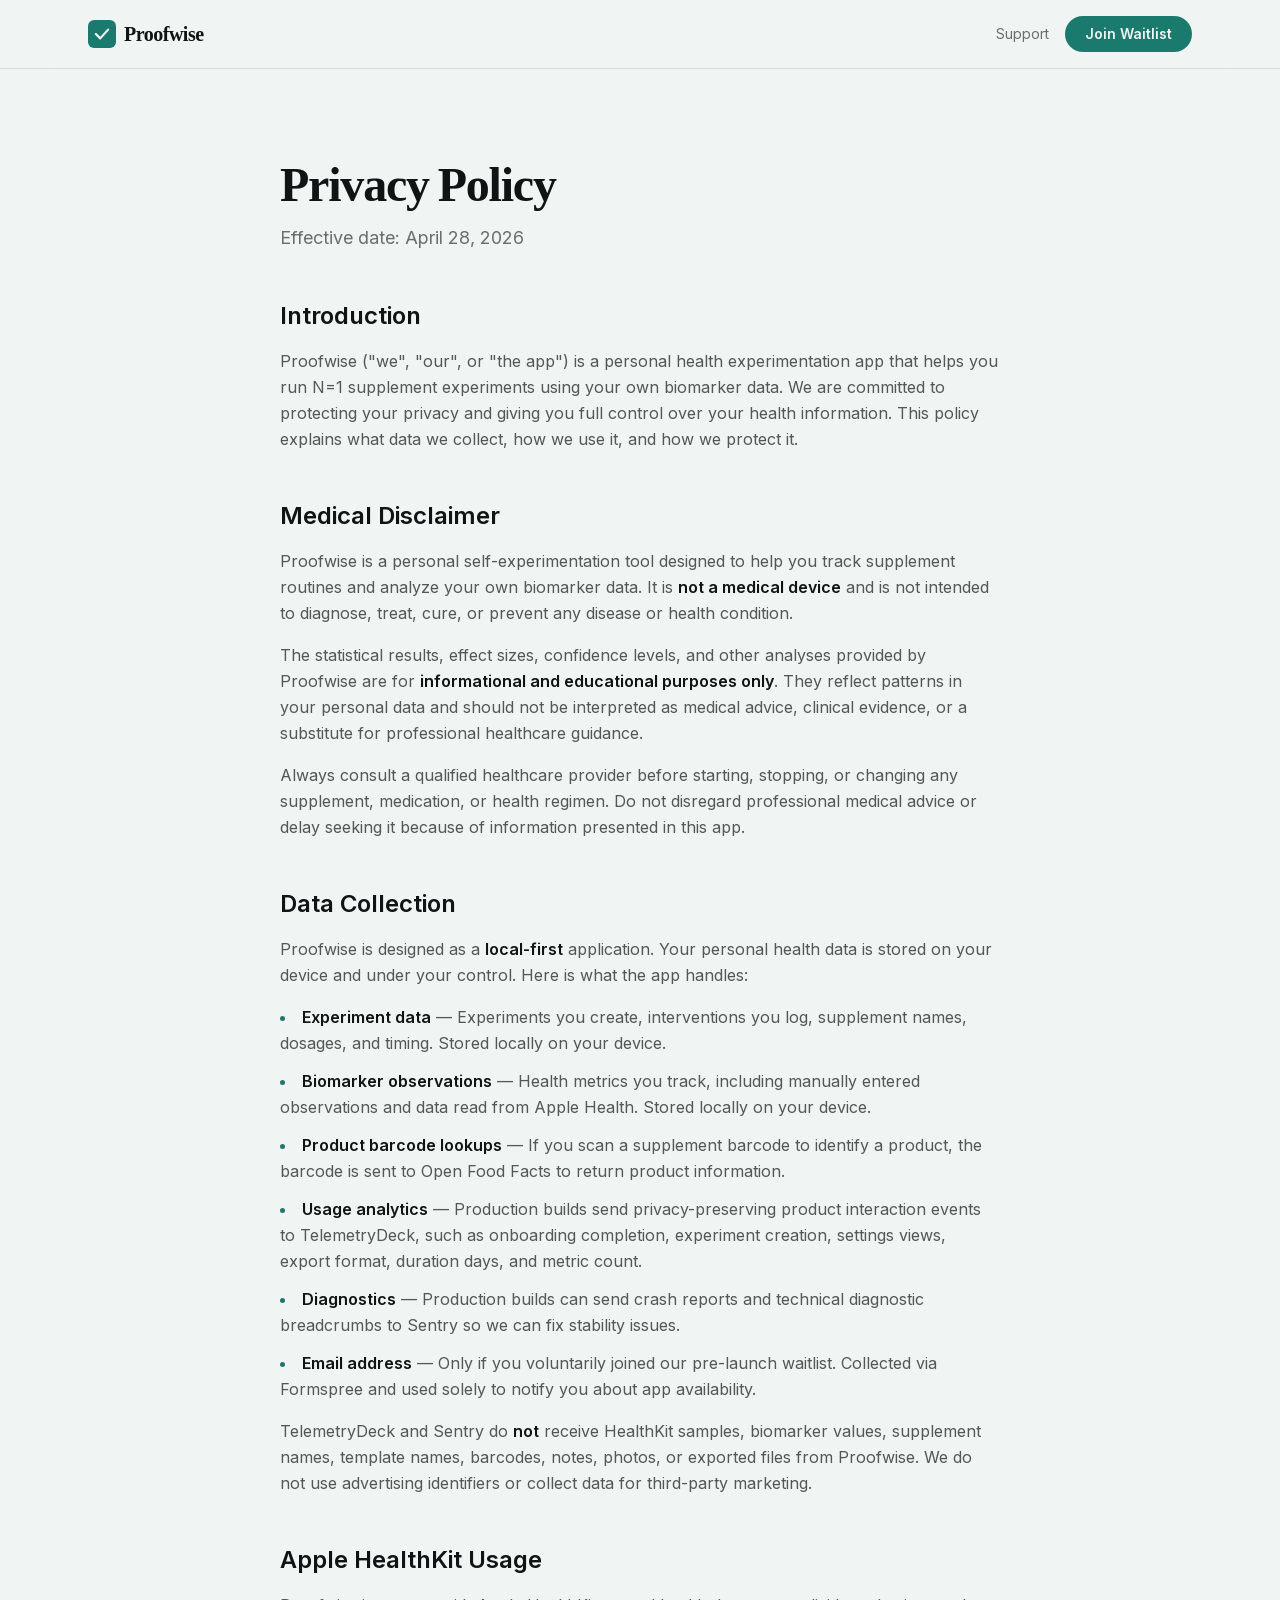
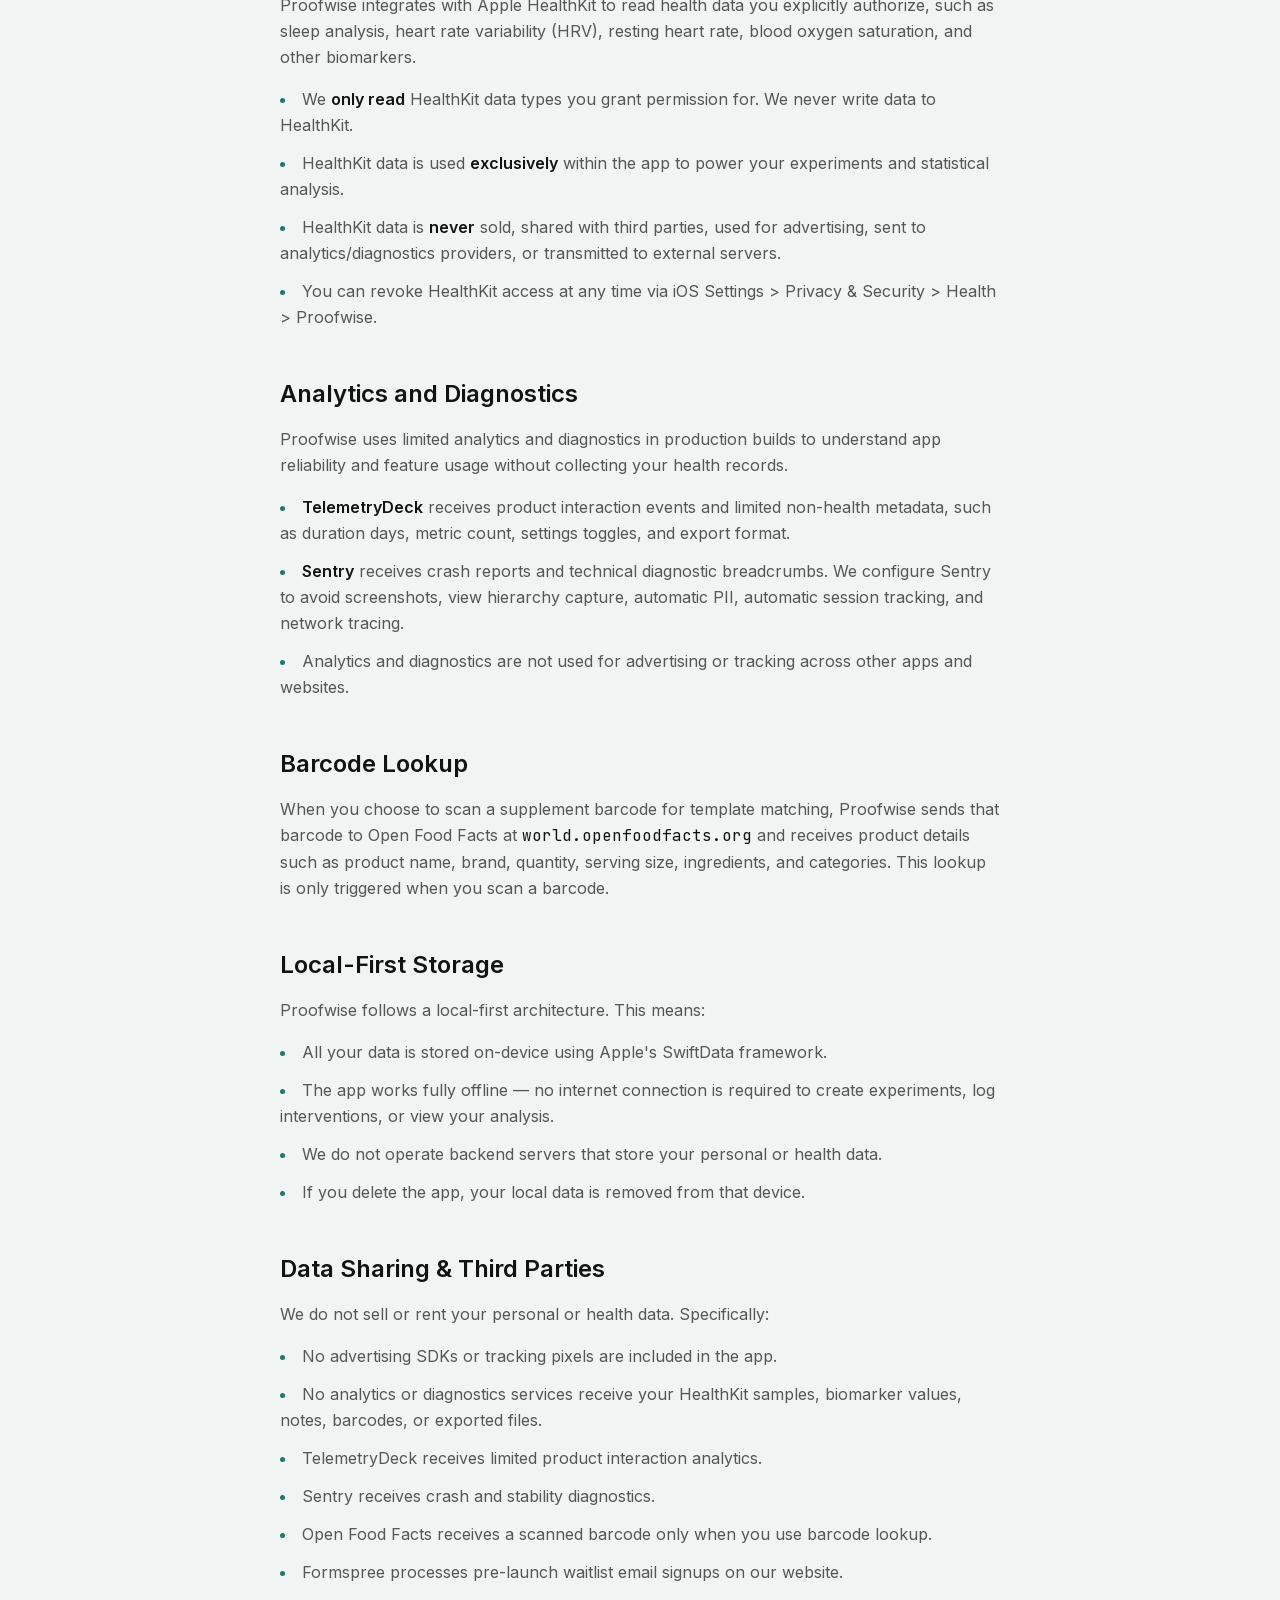
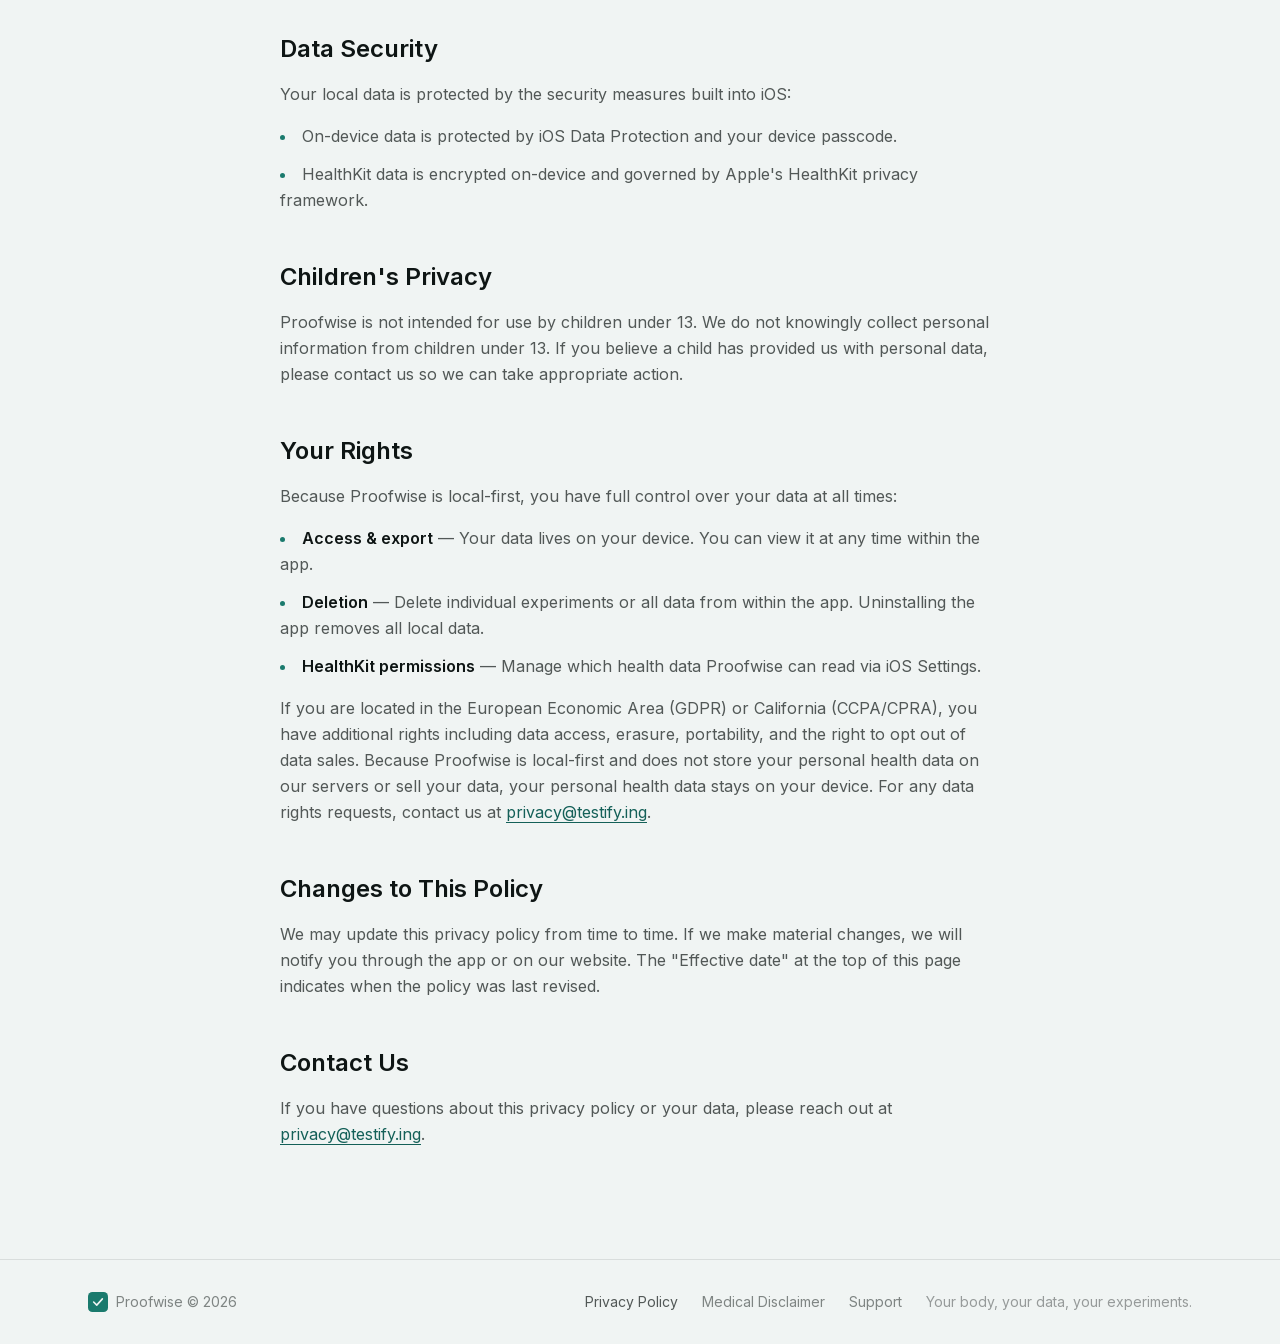
==== privacy/index.html @ cfacb9a6 "Proofwise privacy policy & support" ====
<!DOCTYPE html><html lang="en"> <head><meta charset="UTF-8"><meta name="viewport" content="width=device-width, initial-scale=1.0"><meta name="description" content="Proofwise privacy policy. Learn how we handle your health data, HealthKit integration, analytics, diagnostics, barcode lookup, and local-first storage."><meta name="generator" content="Astro v5.17.3"><meta name="theme-color" content="#F0F4F3"><!-- Open Graph --><meta property="og:title" content="Privacy Policy - Proofwise"><meta property="og:description" content="Proofwise privacy policy. Learn how we handle your health data, HealthKit integration, analytics, diagnostics, barcode lookup, and local-first storage."><meta property="og:type" content="website"><meta property="og:url" content="https://proofwise-app.github.io/privacy/"><meta property="og:image" content="https://proofwise-app.github.io/og-image.png"><meta property="og:image:width" content="1200"><meta property="og:image:height" content="630"><!-- Twitter Card --><meta name="twitter:card" content="summary_large_image"><meta name="twitter:title" content="Privacy Policy - Proofwise"><meta name="twitter:description" content="Proofwise privacy policy. Learn how we handle your health data, HealthKit integration, analytics, diagnostics, barcode lookup, and local-first storage."><meta name="twitter:image" content="https://proofwise-app.github.io/og-image.png"><!-- Self-hosted fonts: Fraunces (display), Inter (body/UI), JetBrains Mono (stats) --><link rel="preload" href="/fonts/inter-400.woff2" as="font" type="font/woff2" crossorigin><style>
      @font-face {
        font-family: "Inter";
        font-style: normal;
        font-weight: 400;
        font-display: swap;
        src: url("/fonts/inter-400.woff2") format("woff2");
      }
      @font-face {
        font-family: "Inter";
        font-style: normal;
        font-weight: 600;
        font-display: swap;
        src: url("/fonts/inter-600.woff2") format("woff2");
      }
      @font-face {
        font-family: "Fraunces";
        font-style: normal;
        font-weight: 600;
        font-display: swap;
        src: url("/fonts/fraunces-600.woff2") format("woff2");
      }
      @font-face {
        font-family: "JetBrains Mono";
        font-style: normal;
        font-weight: 400;
        font-display: swap;
        src: url("/fonts/jetbrains-mono-400.woff2") format("woff2");
      }
    </style><link rel="canonical" href="https://proofwise-app.github.io/privacy/"><link rel="icon" type="image/svg+xml" href="/favicon.svg"><link rel="icon" type="image/png" sizes="32x32" href="/favicon-32.png"><link rel="apple-touch-icon" sizes="180x180" href="/apple-touch-icon.png"><title>Privacy Policy - Proofwise</title><!-- JSON-LD Structured Data --><script type="application/ld+json">{"@context":"https://schema.org","@type":"SoftwareApplication","name":"Proofwise","description":"Proofwise privacy policy. Learn how we handle your health data, HealthKit integration, analytics, diagnostics, barcode lookup, and local-first storage.","url":"https://testify.ing","applicationCategory":"HealthApplication","operatingSystem":"iOS","offers":{"@type":"Offer","price":"0","priceCurrency":"USD","availability":"https://schema.org/PreOrder"},"image":"https://proofwise-app.github.io/og-image.png"}</script><link rel="stylesheet" href="/_astro/index.XkuJxlI-.css"></head> <body class="bg-paper text-ink antialiased selection:bg-brand-600/20 selection:text-ink">   <nav class="fixed top-0 z-50 w-full border-b border-ink/10 bg-paper/90 backdrop-blur-xl"> <div class="mx-auto flex max-w-6xl items-center justify-between px-6 py-4"> <a href="/" class="flex items-center gap-2 text-xl font-semibold tracking-tight font-display"> <svg class="h-7 w-7" viewBox="0 0 64 64" fill="none" xmlns="http://www.w3.org/2000/svg"> <rect width="64" height="64" rx="14" fill="#1A7A6D"></rect> <path d="M18 32 L28 42 L46 22" stroke="#F0F4F3" stroke-width="5" stroke-linecap="round" stroke-linejoin="round"></path> </svg>
Proofwise
</a> <div class="flex items-center gap-4"> <a href="/support/" class="text-sm font-medium text-ink/60 transition hover:text-ink">Support</a> <a href="/#waitlist" class="rounded-full bg-brand-600 px-5 py-2 text-sm font-semibold text-paper transition hover:bg-brand-700">
Join Waitlist
</a> </div> </div> </nav>  <section class="relative pt-32 pb-20 sm:pt-40 sm:pb-28"> <div class="mx-auto max-w-3xl px-6"> <h1 class="font-display text-4xl font-semibold tracking-tight text-ink sm:text-5xl">
Privacy Policy
</h1> <p class="mt-4 text-lg text-ink/60">
Effective date: April 28, 2026
</p> <div class="mt-12 space-y-12 text-ink/70 leading-relaxed"> <!-- Introduction --> <div> <h2 class="text-2xl font-semibold text-ink">Introduction</h2> <p class="mt-4">
Proofwise ("we", "our", or "the app") is a personal health experimentation app
            that helps you run N=1 supplement experiments using your own biomarker data. We
            are committed to protecting your privacy and giving you full control over your
            health information. This policy explains what data we collect, how we use it,
            and how we protect it.
</p> </div> <!-- Medical Disclaimer --> <div> <h2 id="medical-disclaimer" class="text-2xl font-semibold text-ink">Medical Disclaimer</h2> <p class="mt-4">
Proofwise is a personal self-experimentation tool designed to help you track
            supplement routines and analyze your own biomarker data. It is
<strong class="text-ink">not a medical device</strong> and is not intended
            to diagnose, treat, cure, or prevent any disease or health condition.
</p> <p class="mt-4">
The statistical results, effect sizes, confidence levels, and other analyses
            provided by Proofwise are for <strong class="text-ink">informational and
            educational purposes only</strong>. They reflect patterns in your personal data
            and should not be interpreted as medical advice, clinical evidence, or a
            substitute for professional healthcare guidance.
</p> <p class="mt-4">
Always consult a qualified healthcare provider before starting, stopping, or
            changing any supplement, medication, or health regimen. Do not disregard
            professional medical advice or delay seeking it because of information
            presented in this app.
</p> </div> <!-- Data Collection --> <div> <h2 class="text-2xl font-semibold text-ink">Data Collection</h2> <p class="mt-4">
Proofwise is designed as a <strong class="text-ink">local-first</strong> application.
            Your personal health data is stored on your device and under your control. Here is what the app handles:
</p> <ul class="mt-4 space-y-3 list-disc list-inside marker:text-brand-600"> <li> <strong class="text-ink">Experiment data</strong> &mdash; Experiments you create,
              interventions you log, supplement names, dosages, and timing. Stored locally on your device.
</li> <li> <strong class="text-ink">Biomarker observations</strong> &mdash; Health metrics you
              track, including manually entered observations and data read from Apple Health. Stored locally on your device.
</li> <li> <strong class="text-ink">Product barcode lookups</strong> &mdash; If you scan a
              supplement barcode to identify a product, the barcode is sent to Open Food Facts to return product information.
</li> <li> <strong class="text-ink">Usage analytics</strong> &mdash; Production builds send
              privacy-preserving product interaction events to TelemetryDeck, such as onboarding completion,
              experiment creation, settings views, export format, duration days, and metric count.
</li> <li> <strong class="text-ink">Diagnostics</strong> &mdash; Production builds can send
              crash reports and technical diagnostic breadcrumbs to Sentry so we can fix stability issues.
</li> <li> <strong class="text-ink">Email address</strong> &mdash; Only if you voluntarily
              joined our pre-launch waitlist. Collected via Formspree and used solely to notify you about app availability.
</li> </ul> <p class="mt-4">
TelemetryDeck and Sentry do <strong class="text-ink">not</strong> receive HealthKit samples,
            biomarker values, supplement names, template names, barcodes, notes, photos, or exported files from Proofwise.
            We do not use advertising identifiers or collect data for third-party marketing.
</p> </div> <!-- HealthKit --> <div> <h2 class="text-2xl font-semibold text-ink">Apple HealthKit Usage</h2> <p class="mt-4">
Proofwise integrates with Apple HealthKit to read health data you explicitly authorize,
            such as sleep analysis, heart rate variability (HRV), resting heart rate, blood oxygen
            saturation, and other biomarkers.
</p> <ul class="mt-4 space-y-3 list-disc list-inside marker:text-brand-600"> <li>
We <strong class="text-ink">only read</strong> HealthKit data types you grant
              permission for. We never write data to HealthKit.
</li> <li>
HealthKit data is used <strong class="text-ink">exclusively</strong> within the
              app to power your experiments and statistical analysis.
</li> <li>
HealthKit data is <strong class="text-ink">never</strong> sold, shared with
              third parties, used for advertising, sent to analytics/diagnostics providers, or transmitted to external servers.
</li> <li>
You can revoke HealthKit access at any time via iOS Settings &gt; Privacy &amp;
              Security &gt; Health &gt; Proofwise.
</li> </ul> </div> <!-- Analytics and Diagnostics --> <div> <h2 class="text-2xl font-semibold text-ink">Analytics and Diagnostics</h2> <p class="mt-4">
Proofwise uses limited analytics and diagnostics in production builds to understand
            app reliability and feature usage without collecting your health records.
</p> <ul class="mt-4 space-y-3 list-disc list-inside marker:text-brand-600"> <li> <strong class="text-ink">TelemetryDeck</strong> receives product interaction
              events and limited non-health metadata, such as duration days, metric count,
              settings toggles, and export format.
</li> <li> <strong class="text-ink">Sentry</strong> receives crash reports and technical
              diagnostic breadcrumbs. We configure Sentry to avoid screenshots, view hierarchy
              capture, automatic PII, automatic session tracking, and network tracing.
</li> <li>
Analytics and diagnostics are not used for advertising or tracking across other
              apps and websites.
</li> </ul> </div> <!-- Barcode Lookup --> <div> <h2 class="text-2xl font-semibold text-ink">Barcode Lookup</h2> <p class="mt-4">
When you choose to scan a supplement barcode for template matching, Proofwise sends
            that barcode to Open Food Facts at <code class="text-ink">world.openfoodfacts.org</code>
and receives product details such as product name, brand, quantity, serving size,
            ingredients, and categories. This lookup is only triggered when you scan a barcode.
</p> </div> <!-- Local-First Storage --> <div> <h2 class="text-2xl font-semibold text-ink">Local-First Storage</h2> <p class="mt-4">
Proofwise follows a local-first architecture. This means:
</p> <ul class="mt-4 space-y-3 list-disc list-inside marker:text-brand-600"> <li>
All your data is stored on-device using Apple's SwiftData framework.
</li> <li>
The app works fully offline &mdash; no internet connection is required to create
              experiments, log interventions, or view your analysis.
</li> <li>
We do not operate backend servers that store your personal or health data.
</li> <li>
If you delete the app, your local data is removed from that device.
</li> </ul> </div> <!-- Data Sharing --> <div> <h2 class="text-2xl font-semibold text-ink">Data Sharing &amp; Third Parties</h2> <p class="mt-4">
We do not sell or rent your personal or health data. Specifically:
</p> <ul class="mt-4 space-y-3 list-disc list-inside marker:text-brand-600"> <li>No advertising SDKs or tracking pixels are included in the app.</li> <li>No analytics or diagnostics services receive your HealthKit samples, biomarker values, notes, barcodes, or exported files.</li> <li>TelemetryDeck receives limited product interaction analytics.</li> <li>Sentry receives crash and stability diagnostics.</li> <li>Open Food Facts receives a scanned barcode only when you use barcode lookup.</li> <li>
Formspree processes pre-launch waitlist email signups on our website.
</li> </ul> </div> <!-- Data Security --> <div> <h2 class="text-2xl font-semibold text-ink">Data Security</h2> <p class="mt-4">
Your local data is protected by the security measures built into iOS:
</p> <ul class="mt-4 space-y-3 list-disc list-inside marker:text-brand-600"> <li>On-device data is protected by iOS Data Protection and your device passcode.</li> <li>HealthKit data is encrypted on-device and governed by Apple's HealthKit privacy framework.</li> </ul> </div> <!-- Children's Privacy --> <div> <h2 class="text-2xl font-semibold text-ink">Children's Privacy</h2> <p class="mt-4">
Proofwise is not intended for use by children under 13. We do not knowingly collect
            personal information from children under 13. If you believe a child has provided us
            with personal data, please contact us so we can take appropriate action.
</p> </div> <!-- Your Rights --> <div> <h2 class="text-2xl font-semibold text-ink">Your Rights</h2> <p class="mt-4">
Because Proofwise is local-first, you have full control over your data at all times:
</p> <ul class="mt-4 space-y-3 list-disc list-inside marker:text-brand-600"> <li> <strong class="text-ink">Access &amp; export</strong> &mdash; Your data lives on
              your device. You can view it at any time within the app.
</li> <li> <strong class="text-ink">Deletion</strong> &mdash; Delete individual experiments
              or all data from within the app. Uninstalling the app removes all local data.
</li> <li> <strong class="text-ink">HealthKit permissions</strong> &mdash; Manage which
              health data Proofwise can read via iOS Settings.
</li> </ul> <p class="mt-4">
If you are located in the European Economic Area (GDPR) or California (CCPA/CPRA),
            you have additional rights including data access, erasure, portability, and the right
            to opt out of data sales. Because Proofwise is local-first and does not store
            your personal health data on our servers or sell your data, your personal health
            data stays on your device. For any
            data rights requests, contact us at
<a href="mailto:privacy@testify.ing" class="text-brand-700 underline underline-offset-4 hover:text-brand-800 transition">privacy@testify.ing</a>.
</p> </div> <!-- Changes to This Policy --> <div> <h2 class="text-2xl font-semibold text-ink">Changes to This Policy</h2> <p class="mt-4">
We may update this privacy policy from time to time. If we make material changes,
            we will notify you through the app or on our website. The "Effective date" at the
            top of this page indicates when the policy was last revised.
</p> </div> <!-- Contact --> <div> <h2 class="text-2xl font-semibold text-ink">Contact Us</h2> <p class="mt-4">
If you have questions about this privacy policy or your data, please reach out
            at
<a href="mailto:privacy@testify.ing" class="text-brand-700 underline underline-offset-4 hover:text-brand-800 transition">privacy@testify.ing</a>.
</p> </div> </div> </div> </section>  <footer class="border-t border-ink/10 py-8"> <div class="mx-auto max-w-6xl px-6 flex flex-col items-center justify-between gap-4 sm:flex-row"> <div class="flex items-center gap-2 text-sm text-ink/50"> <svg class="h-5 w-5" viewBox="0 0 64 64" fill="none" xmlns="http://www.w3.org/2000/svg"> <rect width="64" height="64" rx="14" fill="#1A7A6D"></rect> <path d="M18 32 L28 42 L46 22" stroke="#F0F4F3" stroke-width="5" stroke-linecap="round" stroke-linejoin="round"></path> </svg>
Proofwise &copy; 2026
</div> <div class="flex items-center gap-6"> <span class="text-sm text-ink/70">Privacy Policy</span> <a href="#medical-disclaimer" class="text-sm text-ink/50 hover:text-ink transition">Medical Disclaimer</a> <a href="/support/" class="text-sm text-ink/50 hover:text-ink transition">Support</a> <span class="text-sm text-ink/40">Your body, your data, your experiments.</span> </div> </div> </footer>  </body></html>
---- _astro/index.XkuJxlI-.css ----
*,:before,:after{--tw-border-spacing-x: 0;--tw-border-spacing-y: 0;--tw-translate-x: 0;--tw-translate-y: 0;--tw-rotate: 0;--tw-skew-x: 0;--tw-skew-y: 0;--tw-scale-x: 1;--tw-scale-y: 1;--tw-pan-x: ;--tw-pan-y: ;--tw-pinch-zoom: ;--tw-scroll-snap-strictness: proximity;--tw-gradient-from-position: ;--tw-gradient-via-position: ;--tw-gradient-to-position: ;--tw-ordinal: ;--tw-slashed-zero: ;--tw-numeric-figure: ;--tw-numeric-spacing: ;--tw-numeric-fraction: ;--tw-ring-inset: ;--tw-ring-offset-width: 0px;--tw-ring-offset-color: #fff;--tw-ring-color: rgb(59 130 246 / .5);--tw-ring-offset-shadow: 0 0 #0000;--tw-ring-shadow: 0 0 #0000;--tw-shadow: 0 0 #0000;--tw-shadow-colored: 0 0 #0000;--tw-blur: ;--tw-brightness: ;--tw-contrast: ;--tw-grayscale: ;--tw-hue-rotate: ;--tw-invert: ;--tw-saturate: ;--tw-sepia: ;--tw-drop-shadow: ;--tw-backdrop-blur: ;--tw-backdrop-brightness: ;--tw-backdrop-contrast: ;--tw-backdrop-grayscale: ;--tw-backdrop-hue-rotate: ;--tw-backdrop-invert: ;--tw-backdrop-opacity: ;--tw-backdrop-saturate: ;--tw-backdrop-sepia: ;--tw-contain-size: ;--tw-contain-layout: ;--tw-contain-paint: ;--tw-contain-style: }::backdrop{--tw-border-spacing-x: 0;--tw-border-spacing-y: 0;--tw-translate-x: 0;--tw-translate-y: 0;--tw-rotate: 0;--tw-skew-x: 0;--tw-skew-y: 0;--tw-scale-x: 1;--tw-scale-y: 1;--tw-pan-x: ;--tw-pan-y: ;--tw-pinch-zoom: ;--tw-scroll-snap-strictness: proximity;--tw-gradient-from-position: ;--tw-gradient-via-position: ;--tw-gradient-to-position: ;--tw-ordinal: ;--tw-slashed-zero: ;--tw-numeric-figure: ;--tw-numeric-spacing: ;--tw-numeric-fraction: ;--tw-ring-inset: ;--tw-ring-offset-width: 0px;--tw-ring-offset-color: #fff;--tw-ring-color: rgb(59 130 246 / .5);--tw-ring-offset-shadow: 0 0 #0000;--tw-ring-shadow: 0 0 #0000;--tw-shadow: 0 0 #0000;--tw-shadow-colored: 0 0 #0000;--tw-blur: ;--tw-brightness: ;--tw-contrast: ;--tw-grayscale: ;--tw-hue-rotate: ;--tw-invert: ;--tw-saturate: ;--tw-sepia: ;--tw-drop-shadow: ;--tw-backdrop-blur: ;--tw-backdrop-brightness: ;--tw-backdrop-contrast: ;--tw-backdrop-grayscale: ;--tw-backdrop-hue-rotate: ;--tw-backdrop-invert: ;--tw-backdrop-opacity: ;--tw-backdrop-saturate: ;--tw-backdrop-sepia: ;--tw-contain-size: ;--tw-contain-layout: ;--tw-contain-paint: ;--tw-contain-style: }*,:before,:after{box-sizing:border-box;border-width:0;border-style:solid;border-color:#e5e7eb}:before,:after{--tw-content: ""}html,:host{line-height:1.5;-webkit-text-size-adjust:100%;-moz-tab-size:4;-o-tab-size:4;tab-size:4;font-family:Inter,system-ui,-apple-system,BlinkMacSystemFont,sans-serif;font-feature-settings:normal;font-variation-settings:normal;-webkit-tap-highlight-color:transparent}body{margin:0;line-height:inherit}hr{height:0;color:inherit;border-top-width:1px}abbr:where([title]){-webkit-text-decoration:underline dotted;text-decoration:underline dotted}h1,h2,h3,h4,h5,h6{font-size:inherit;font-weight:inherit}a{color:inherit;text-decoration:inherit}b,strong{font-weight:bolder}code,kbd,samp,pre{font-family:JetBrains Mono,ui-monospace,monospace;font-feature-settings:normal;font-variation-settings:normal;font-size:1em}small{font-size:80%}sub,sup{font-size:75%;line-height:0;position:relative;vertical-align:baseline}sub{bottom:-.25em}sup{top:-.5em}table{text-indent:0;border-color:inherit;border-collapse:collapse}button,input,optgroup,select,textarea{font-family:inherit;font-feature-settings:inherit;font-variation-settings:inherit;font-size:100%;font-weight:inherit;line-height:inherit;letter-spacing:inherit;color:inherit;margin:0;padding:0}button,select{text-transform:none}button,input:where([type=button]),input:where([type=reset]),input:where([type=submit]){-webkit-appearance:button;background-color:transparent;background-image:none}:-moz-focusring{outline:auto}:-moz-ui-invalid{box-shadow:none}progress{vertical-align:baseline}::-webkit-inner-spin-button,::-webkit-outer-spin-button{height:auto}[type=search]{-webkit-appearance:textfield;outline-offset:-2px}::-webkit-search-decoration{-webkit-appearance:none}::-webkit-file-upload-button{-webkit-appearance:button;font:inherit}summary{display:list-item}blockquote,dl,dd,h1,h2,h3,h4,h5,h6,hr,figure,p,pre{margin:0}fieldset{margin:0;padding:0}legend{padding:0}ol,ul,menu{list-style:none;margin:0;padding:0}dialog{padding:0}textarea{resize:vertical}input::-moz-placeholder,textarea::-moz-placeholder{opacity:1;color:#9ca3af}input::placeholder,textarea::placeholder{opacity:1;color:#9ca3af}button,[role=button]{cursor:pointer}:disabled{cursor:default}img,svg,video,canvas,audio,iframe,embed,object{display:block;vertical-align:middle}img,video{max-width:100%;height:auto}[hidden]:where(:not([hidden=until-found])){display:none}.sr-only{position:absolute;width:1px;height:1px;padding:0;margin:-1px;overflow:hidden;clip:rect(0,0,0,0);white-space:nowrap;border-width:0}.pointer-events-none{pointer-events:none}.fixed{position:fixed}.absolute{position:absolute}.relative{position:relative}.inset-0{inset:0}.top-0{top:0}.z-50{z-index:50}.mx-auto{margin-left:auto;margin-right:auto}.mb-2{margin-bottom:.5rem}.mb-4{margin-bottom:1rem}.mb-5{margin-bottom:1.25rem}.mb-6{margin-bottom:1.5rem}.mt-10{margin-top:2.5rem}.mt-12{margin-top:3rem}.mt-16{margin-top:4rem}.mt-2{margin-top:.5rem}.mt-3{margin-top:.75rem}.mt-4{margin-top:1rem}.mt-5{margin-top:1.25rem}.mt-6{margin-top:1.5rem}.block{display:block}.inline-block{display:inline-block}.inline{display:inline}.flex{display:flex}.inline-flex{display:inline-flex}.grid{display:grid}.hidden{display:none}.h-1\.5{height:.375rem}.h-10{height:2.5rem}.h-12{height:3rem}.h-4{height:1rem}.h-5{height:1.25rem}.h-6{height:1.5rem}.h-7{height:1.75rem}.w-1\.5{width:.375rem}.w-10{width:2.5rem}.w-12{width:3rem}.w-4{width:1rem}.w-5{width:1.25rem}.w-6{width:1.5rem}.w-7{width:1.75rem}.w-full{width:100%}.max-w-2xl{max-width:42rem}.max-w-3xl{max-width:48rem}.max-w-4xl{max-width:56rem}.max-w-6xl{max-width:72rem}.max-w-md{max-width:28rem}.max-w-xl{max-width:36rem}.flex-1{flex:1 1 0%}.flex-shrink-0{flex-shrink:0}.transform{transform:translate(var(--tw-translate-x),var(--tw-translate-y)) rotate(var(--tw-rotate)) skew(var(--tw-skew-x)) skewY(var(--tw-skew-y)) scaleX(var(--tw-scale-x)) scaleY(var(--tw-scale-y))}@keyframes pulse{50%{opacity:.5}}.animate-pulse{animation:pulse 2s cubic-bezier(.4,0,.6,1) infinite}@keyframes spin{to{transform:rotate(360deg)}}.animate-spin{animation:spin 1s linear infinite}.cursor-pointer{cursor:pointer}.list-inside{list-style-position:inside}.list-disc{list-style-type:disc}.flex-col{flex-direction:column}.flex-wrap{flex-wrap:wrap}.items-center{align-items:center}.justify-center{justify-content:center}.justify-between{justify-content:space-between}.gap-12{gap:3rem}.gap-2{gap:.5rem}.gap-3{gap:.75rem}.gap-4{gap:1rem}.gap-6{gap:1.5rem}.gap-8{gap:2rem}.space-y-10>:not([hidden])~:not([hidden]){--tw-space-y-reverse: 0;margin-top:calc(2.5rem * calc(1 - var(--tw-space-y-reverse)));margin-bottom:calc(2.5rem * var(--tw-space-y-reverse))}.space-y-12>:not([hidden])~:not([hidden]){--tw-space-y-reverse: 0;margin-top:calc(3rem * calc(1 - var(--tw-space-y-reverse)));margin-bottom:calc(3rem * var(--tw-space-y-reverse))}.space-y-3>:not([hidden])~:not([hidden]){--tw-space-y-reverse: 0;margin-top:calc(.75rem * calc(1 - var(--tw-space-y-reverse)));margin-bottom:calc(.75rem * var(--tw-space-y-reverse))}.space-y-5>:not([hidden])~:not([hidden]){--tw-space-y-reverse: 0;margin-top:calc(1.25rem * calc(1 - var(--tw-space-y-reverse)));margin-bottom:calc(1.25rem * var(--tw-space-y-reverse))}.overflow-hidden{overflow:hidden}.whitespace-nowrap{white-space:nowrap}.rounded{border-radius:.25rem}.rounded-2xl{border-radius:1rem}.rounded-full{border-radius:9999px}.rounded-lg{border-radius:.5rem}.rounded-xl{border-radius:.75rem}.border{border-width:1px}.border-b{border-bottom-width:1px}.border-t{border-top-width:1px}.border-dashed{border-style:dashed}.border-amber-600\/30{border-color:#d977064d}.border-brand-600\/30{border-color:#1a7a6d4d}.border-ink\/10{border-color:#0e15141a}.border-ink\/15{border-color:#0e151426}.border-ink\/20{border-color:#0e151433}.border-sea-500\/30{border-color:#3d8ba84d}.bg-amber-600\/10{background-color:#d977061a}.bg-amber-600\/5{background-color:#d977060d}.bg-brand-100{--tw-bg-opacity: 1;background-color:rgb(215 236 231 / var(--tw-bg-opacity, 1))}.bg-brand-600{--tw-bg-opacity: 1;background-color:rgb(26 122 109 / var(--tw-bg-opacity, 1))}.bg-brand-600\/10{background-color:#1a7a6d1a}.bg-brand-600\/5{background-color:#1a7a6d0d}.bg-ink\/5{background-color:#0e15140d}.bg-paper{--tw-bg-opacity: 1;background-color:rgb(240 244 243 / var(--tw-bg-opacity, 1))}.bg-paper\/90{background-color:#f0f4f3e6}.bg-rose-600\/10{background-color:#e11d481a}.bg-sea-500\/10{background-color:#3d8ba81a}.bg-sea-500\/5{background-color:#3d8ba80d}.bg-white{--tw-bg-opacity: 1;background-color:rgb(255 255 255 / var(--tw-bg-opacity, 1))}.bg-white\/50{background-color:#ffffff80}.bg-white\/60{background-color:#fff9}.bg-white\/70{background-color:#ffffffb3}.bg-grid{background-image:linear-gradient(rgba(14,21,20,.05) 1px,transparent 1px),linear-gradient(90deg,rgba(14,21,20,.05) 1px,transparent 1px);background-size:40px 40px}.p-5{padding:1.25rem}.p-8{padding:2rem}.px-1\.5{padding-left:.375rem;padding-right:.375rem}.px-4{padding-left:1rem;padding-right:1rem}.px-5{padding-left:1.25rem;padding-right:1.25rem}.px-6{padding-left:1.5rem;padding-right:1.5rem}.px-7{padding-left:1.75rem;padding-right:1.75rem}.py-1\.5{padding-top:.375rem;padding-bottom:.375rem}.py-2{padding-top:.5rem;padding-bottom:.5rem}.py-20{padding-top:5rem;padding-bottom:5rem}.py-24{padding-top:6rem;padding-bottom:6rem}.py-3\.5{padding-top:.875rem;padding-bottom:.875rem}.py-4{padding-top:1rem;padding-bottom:1rem}.py-5{padding-top:1.25rem;padding-bottom:1.25rem}.py-8{padding-top:2rem;padding-bottom:2rem}.pb-16{padding-bottom:4rem}.pb-20{padding-bottom:5rem}.pb-5{padding-bottom:1.25rem}.pt-32{padding-top:8rem}.text-left{text-align:left}.text-center{text-align:center}.font-display{font-family:Fraunces,Georgia,serif}.font-mono{font-family:JetBrains Mono,ui-monospace,monospace}.text-2xl{font-size:1.5rem;line-height:2rem}.text-3xl{font-size:1.875rem;line-height:2.25rem}.text-4xl{font-size:2.25rem;line-height:2.5rem}.text-lg{font-size:1.125rem;line-height:1.75rem}.text-sm{font-size:.875rem;line-height:1.25rem}.text-xl{font-size:1.25rem;line-height:1.75rem}.text-xs{font-size:.75rem;line-height:1rem}.font-medium{font-weight:500}.font-semibold{font-weight:600}.uppercase{text-transform:uppercase}.leading-relaxed{line-height:1.625}.leading-tight{line-height:1.25}.tracking-tight{letter-spacing:-.025em}.tracking-wider{letter-spacing:.05em}.tracking-widest{letter-spacing:.1em}.text-amber-700{--tw-text-opacity: 1;color:rgb(180 83 9 / var(--tw-text-opacity, 1))}.text-amber-800{--tw-text-opacity: 1;color:rgb(146 64 14 / var(--tw-text-opacity, 1))}.text-brand-700{--tw-text-opacity: 1;color:rgb(20 96 88 / var(--tw-text-opacity, 1))}.text-brand-800{--tw-text-opacity: 1;color:rgb(18 77 70 / var(--tw-text-opacity, 1))}.text-ink{--tw-text-opacity: 1;color:rgb(14 21 20 / var(--tw-text-opacity, 1))}.text-ink\/40{color:#0e151466}.text-ink\/50{color:#0e151480}.text-ink\/60{color:#0e151499}.text-ink\/70{color:#0e1514b3}.text-paper{--tw-text-opacity: 1;color:rgb(240 244 243 / var(--tw-text-opacity, 1))}.text-red-700{--tw-text-opacity: 1;color:rgb(185 28 28 / var(--tw-text-opacity, 1))}.text-rose-700{--tw-text-opacity: 1;color:rgb(190 18 60 / var(--tw-text-opacity, 1))}.text-sea-700{--tw-text-opacity: 1;color:rgb(41 92 112 / var(--tw-text-opacity, 1))}.text-sea-800{--tw-text-opacity: 1;color:rgb(35 74 90 / var(--tw-text-opacity, 1))}.underline{text-decoration-line:underline}.underline-offset-4{text-underline-offset:4px}.antialiased{-webkit-font-smoothing:antialiased;-moz-osx-font-smoothing:grayscale}.placeholder-ink\/40::-moz-placeholder{color:#0e151466}.placeholder-ink\/40::placeholder{color:#0e151466}.opacity-100{opacity:1}.opacity-25{opacity:.25}.opacity-75{opacity:.75}.shadow{--tw-shadow: 0 1px 3px 0 rgb(0 0 0 / .1), 0 1px 2px -1px rgb(0 0 0 / .1);--tw-shadow-colored: 0 1px 3px 0 var(--tw-shadow-color), 0 1px 2px -1px var(--tw-shadow-color);box-shadow:var(--tw-ring-offset-shadow, 0 0 #0000),var(--tw-ring-shadow, 0 0 #0000),var(--tw-shadow)}.outline-none{outline:2px solid transparent;outline-offset:2px}.ring-1{--tw-ring-offset-shadow: var(--tw-ring-inset) 0 0 0 var(--tw-ring-offset-width) var(--tw-ring-offset-color);--tw-ring-shadow: var(--tw-ring-inset) 0 0 0 calc(1px + var(--tw-ring-offset-width)) var(--tw-ring-color);box-shadow:var(--tw-ring-offset-shadow),var(--tw-ring-shadow),var(--tw-shadow, 0 0 #0000)}.ring-amber-600\/20{--tw-ring-color: rgb(217 119 6 / .2)}.ring-brand-600\/20{--tw-ring-color: rgb(26 122 109 / .2)}.ring-sea-500\/25{--tw-ring-color: rgb(61 139 168 / .25)}.backdrop-blur-xl{--tw-backdrop-blur: blur(24px);backdrop-filter:var(--tw-backdrop-blur) var(--tw-backdrop-brightness) var(--tw-backdrop-contrast) var(--tw-backdrop-grayscale) var(--tw-backdrop-hue-rotate) var(--tw-backdrop-invert) var(--tw-backdrop-opacity) var(--tw-backdrop-saturate) var(--tw-backdrop-sepia)}.transition{transition-property:color,background-color,border-color,text-decoration-color,fill,stroke,opacity,box-shadow,transform,filter,backdrop-filter;transition-timing-function:cubic-bezier(.4,0,.2,1);transition-duration:.15s}.transition-transform{transition-property:transform;transition-timing-function:cubic-bezier(.4,0,.2,1);transition-duration:.15s}.duration-200{transition-duration:.2s}.\[mask-image\:radial-gradient\(ellipse_60\%_60\%_at_50\%_100\%\,black\,transparent\)\]{-webkit-mask-image:radial-gradient(ellipse 60% 60% at 50% 100%,black,transparent);mask-image:radial-gradient(ellipse 60% 60% at 50% 100%,black,transparent)}.\[mask-image\:radial-gradient\(ellipse_70\%_60\%_at_50\%_0\%\,black\,transparent\)\]{-webkit-mask-image:radial-gradient(ellipse 70% 60% at 50% 0%,black,transparent);mask-image:radial-gradient(ellipse 70% 60% at 50% 0%,black,transparent)}.marker\:text-brand-600 *::marker{color:#1a7a6d}.marker\:text-brand-600::marker{color:#1a7a6d}.selection\:bg-brand-600\/20 *::-moz-selection{background-color:#1a7a6d33}.selection\:bg-brand-600\/20 *::selection{background-color:#1a7a6d33}.selection\:text-ink *::-moz-selection{--tw-text-opacity: 1;color:rgb(14 21 20 / var(--tw-text-opacity, 1))}.selection\:text-ink *::selection{--tw-text-opacity: 1;color:rgb(14 21 20 / var(--tw-text-opacity, 1))}.selection\:bg-brand-600\/20::-moz-selection{background-color:#1a7a6d33}.selection\:bg-brand-600\/20::selection{background-color:#1a7a6d33}.selection\:text-ink::-moz-selection{--tw-text-opacity: 1;color:rgb(14 21 20 / var(--tw-text-opacity, 1))}.selection\:text-ink::selection{--tw-text-opacity: 1;color:rgb(14 21 20 / var(--tw-text-opacity, 1))}.hover\:border-amber-600\/30:hover{border-color:#d977064d}.hover\:border-brand-600\/30:hover{border-color:#1a7a6d4d}.hover\:border-sea-500\/40:hover{border-color:#3d8ba866}.hover\:bg-brand-700:hover{--tw-bg-opacity: 1;background-color:rgb(20 96 88 / var(--tw-bg-opacity, 1))}.hover\:text-brand-700:hover{--tw-text-opacity: 1;color:rgb(20 96 88 / var(--tw-text-opacity, 1))}.hover\:text-brand-800:hover{--tw-text-opacity: 1;color:rgb(18 77 70 / var(--tw-text-opacity, 1))}.hover\:text-ink:hover{--tw-text-opacity: 1;color:rgb(14 21 20 / var(--tw-text-opacity, 1))}.focus\:border-brand-600:focus{--tw-border-opacity: 1;border-color:rgb(26 122 109 / var(--tw-border-opacity, 1))}.focus\:ring-2:focus{--tw-ring-offset-shadow: var(--tw-ring-inset) 0 0 0 var(--tw-ring-offset-width) var(--tw-ring-offset-color);--tw-ring-shadow: var(--tw-ring-inset) 0 0 0 calc(2px + var(--tw-ring-offset-width)) var(--tw-ring-color);box-shadow:var(--tw-ring-offset-shadow),var(--tw-ring-shadow),var(--tw-shadow, 0 0 #0000)}.focus\:ring-brand-600\/20:focus{--tw-ring-color: rgb(26 122 109 / .2)}.active\:scale-\[0\.98\]:active{--tw-scale-x: .98;--tw-scale-y: .98;transform:translate(var(--tw-translate-x),var(--tw-translate-y)) rotate(var(--tw-rotate)) skew(var(--tw-skew-x)) skewY(var(--tw-skew-y)) scaleX(var(--tw-scale-x)) scaleY(var(--tw-scale-y))}.disabled\:cursor-not-allowed:disabled{cursor:not-allowed}.disabled\:opacity-60:disabled{opacity:.6}@media(min-width:640px){.sm\:col-span-2{grid-column:span 2 / span 2}.sm\:block{display:block}.sm\:grid-cols-2{grid-template-columns:repeat(2,minmax(0,1fr))}.sm\:grid-cols-3{grid-template-columns:repeat(3,minmax(0,1fr))}.sm\:flex-row{flex-direction:row}.sm\:gap-10{gap:2.5rem}.sm\:py-28{padding-top:7rem;padding-bottom:7rem}.sm\:py-32{padding-top:8rem;padding-bottom:8rem}.sm\:pb-24{padding-bottom:6rem}.sm\:pb-28{padding-bottom:7rem}.sm\:pt-40{padding-top:10rem}.sm\:text-3xl{font-size:1.875rem;line-height:2.25rem}.sm\:text-4xl{font-size:2.25rem;line-height:2.5rem}.sm\:text-5xl{font-size:3rem;line-height:1}.sm\:text-xl{font-size:1.25rem;line-height:1.75rem}}@media(min-width:1024px){.lg\:col-span-2{grid-column:span 2 / span 2}.lg\:mx-0{margin-left:0;margin-right:0}.lg\:grid-cols-3{grid-template-columns:repeat(3,minmax(0,1fr))}.lg\:flex-row{flex-direction:row}.lg\:items-center{align-items:center}.lg\:gap-14{gap:3.5rem}.lg\:gap-16{gap:4rem}.lg\:text-left{text-align:left}.lg\:text-6xl{font-size:3.75rem;line-height:1}}
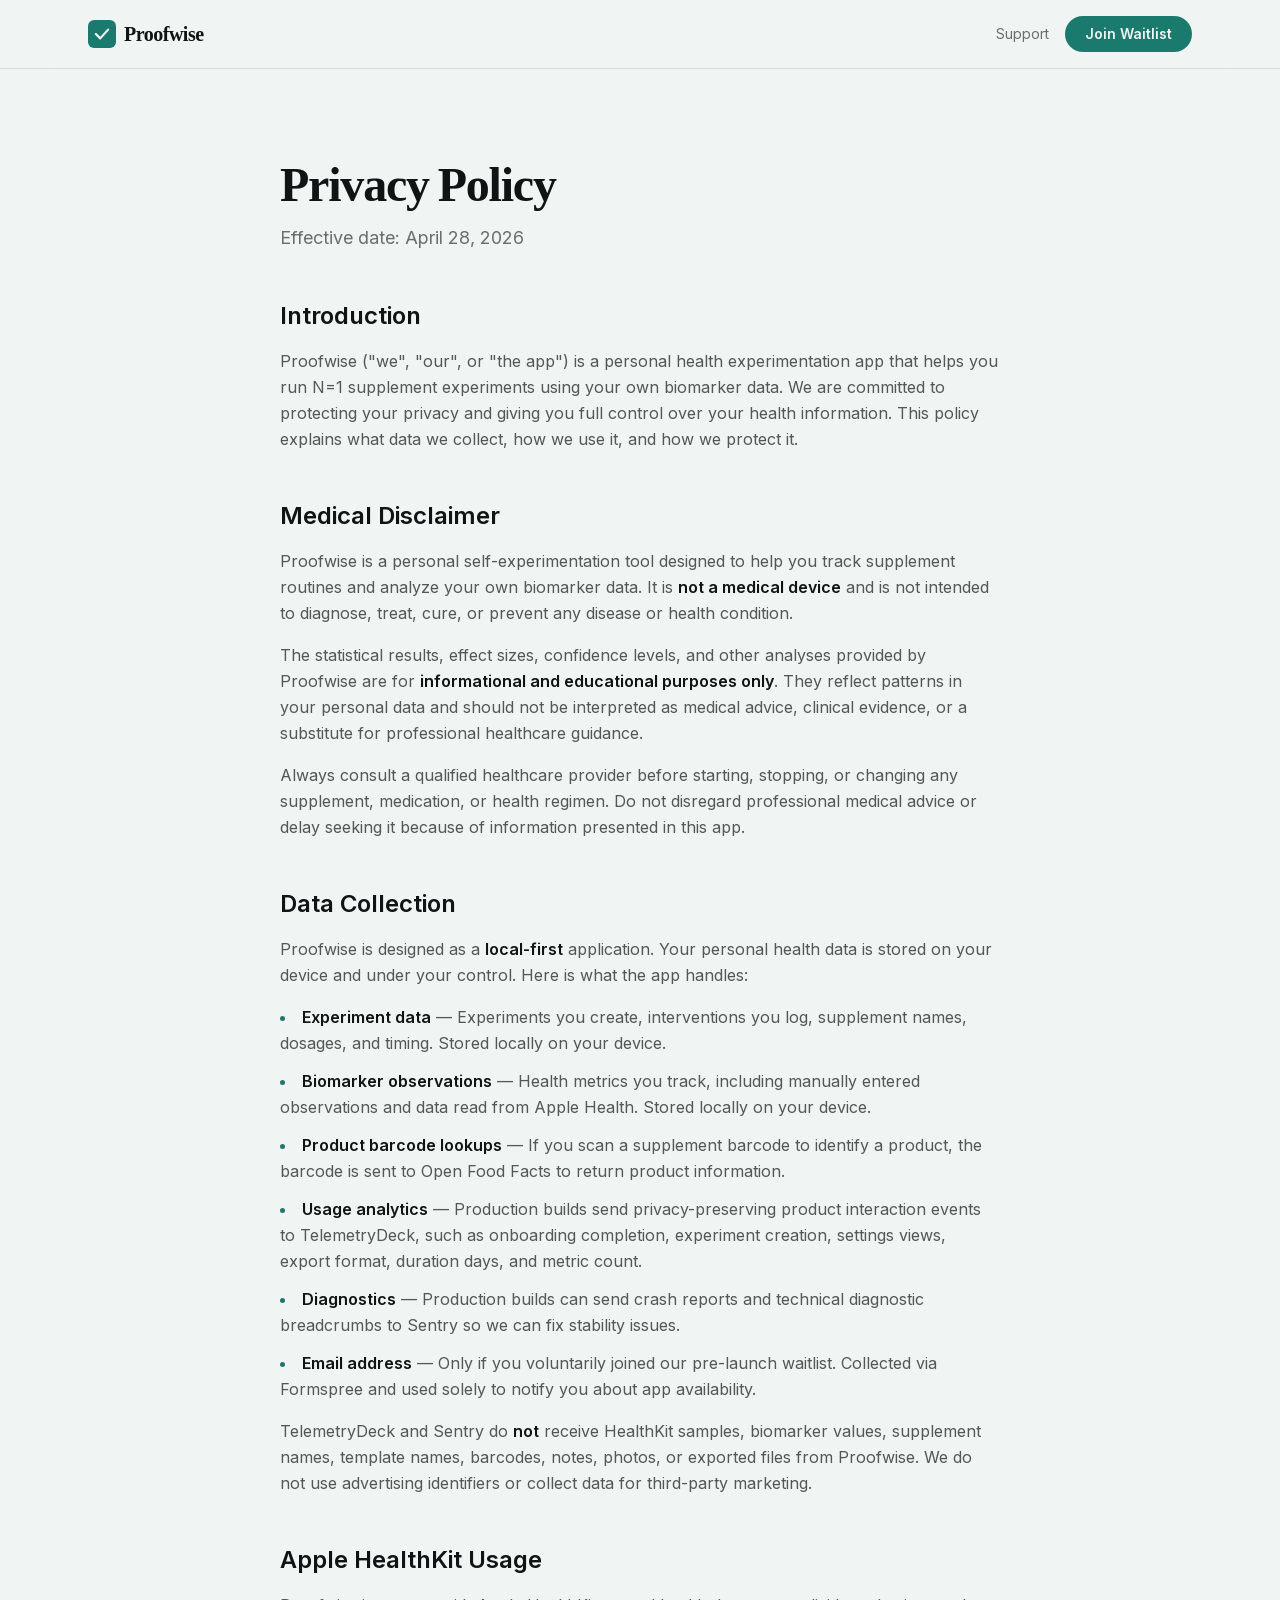
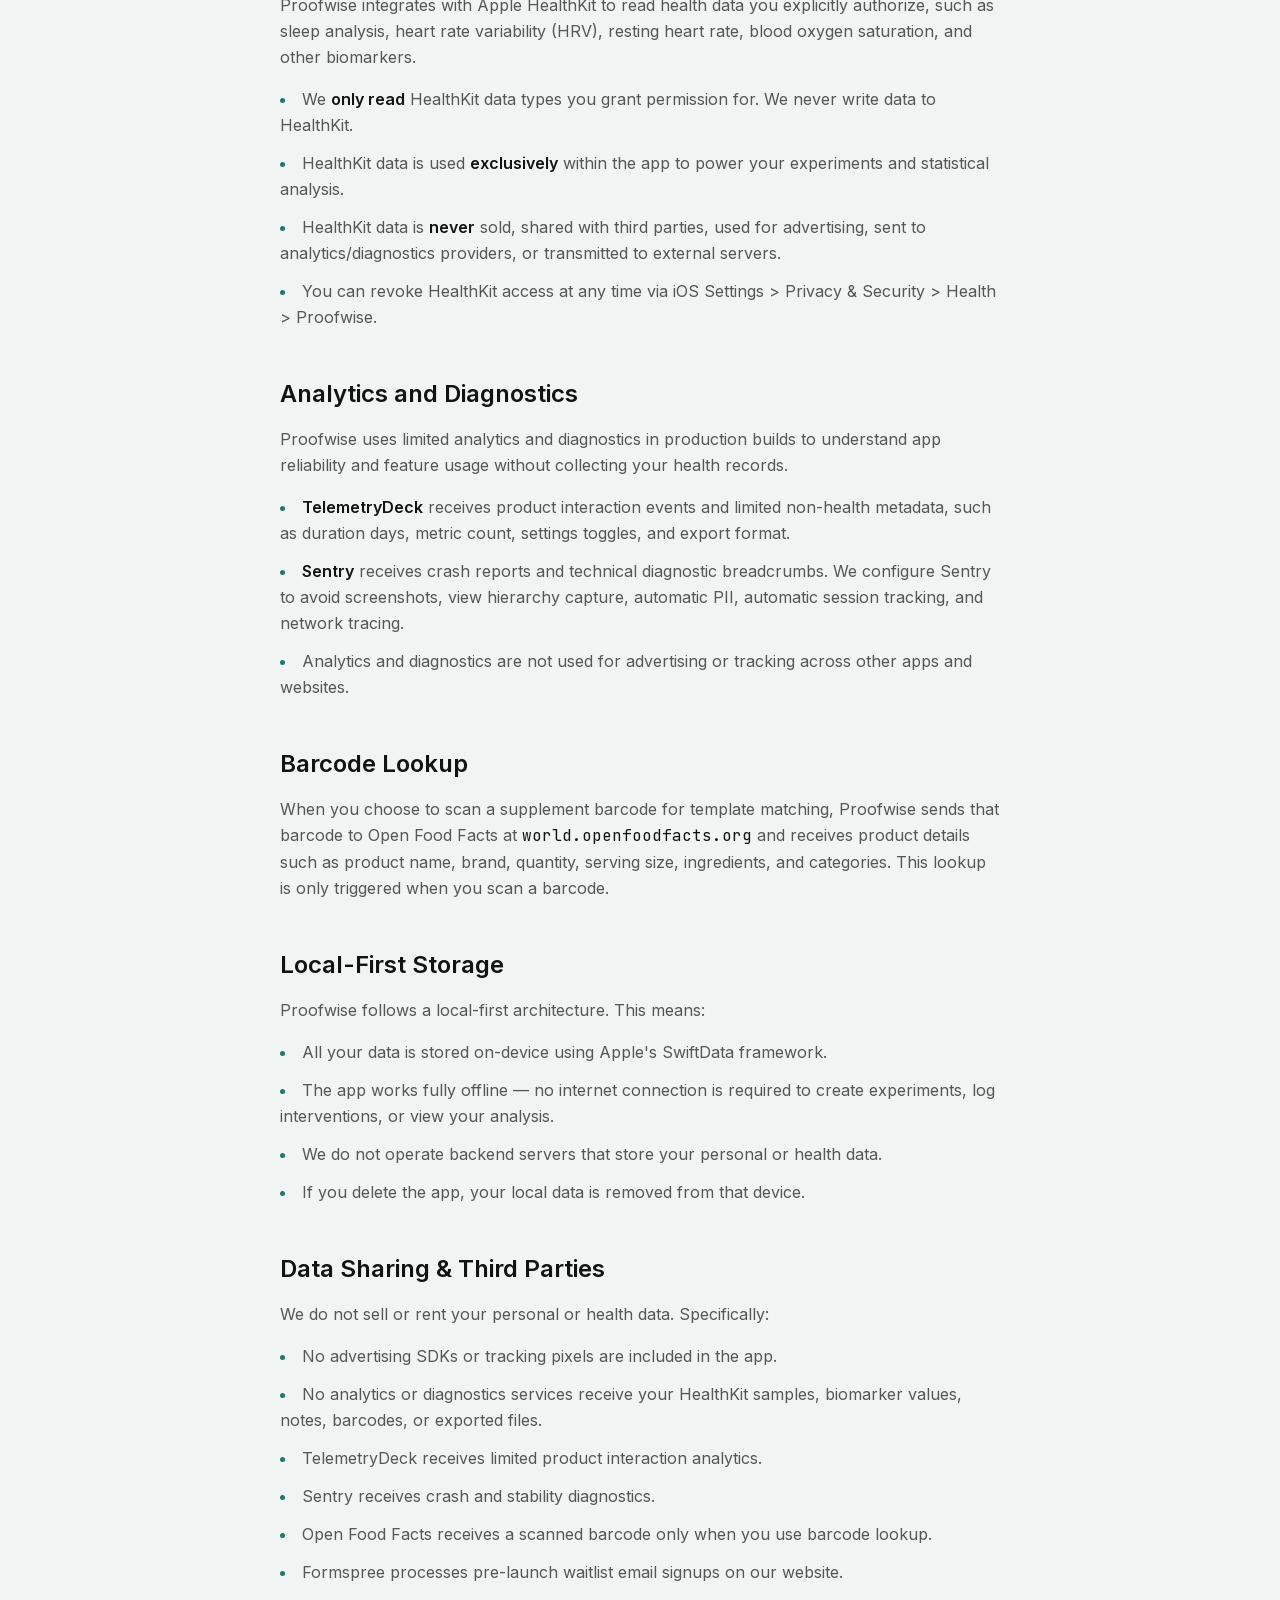
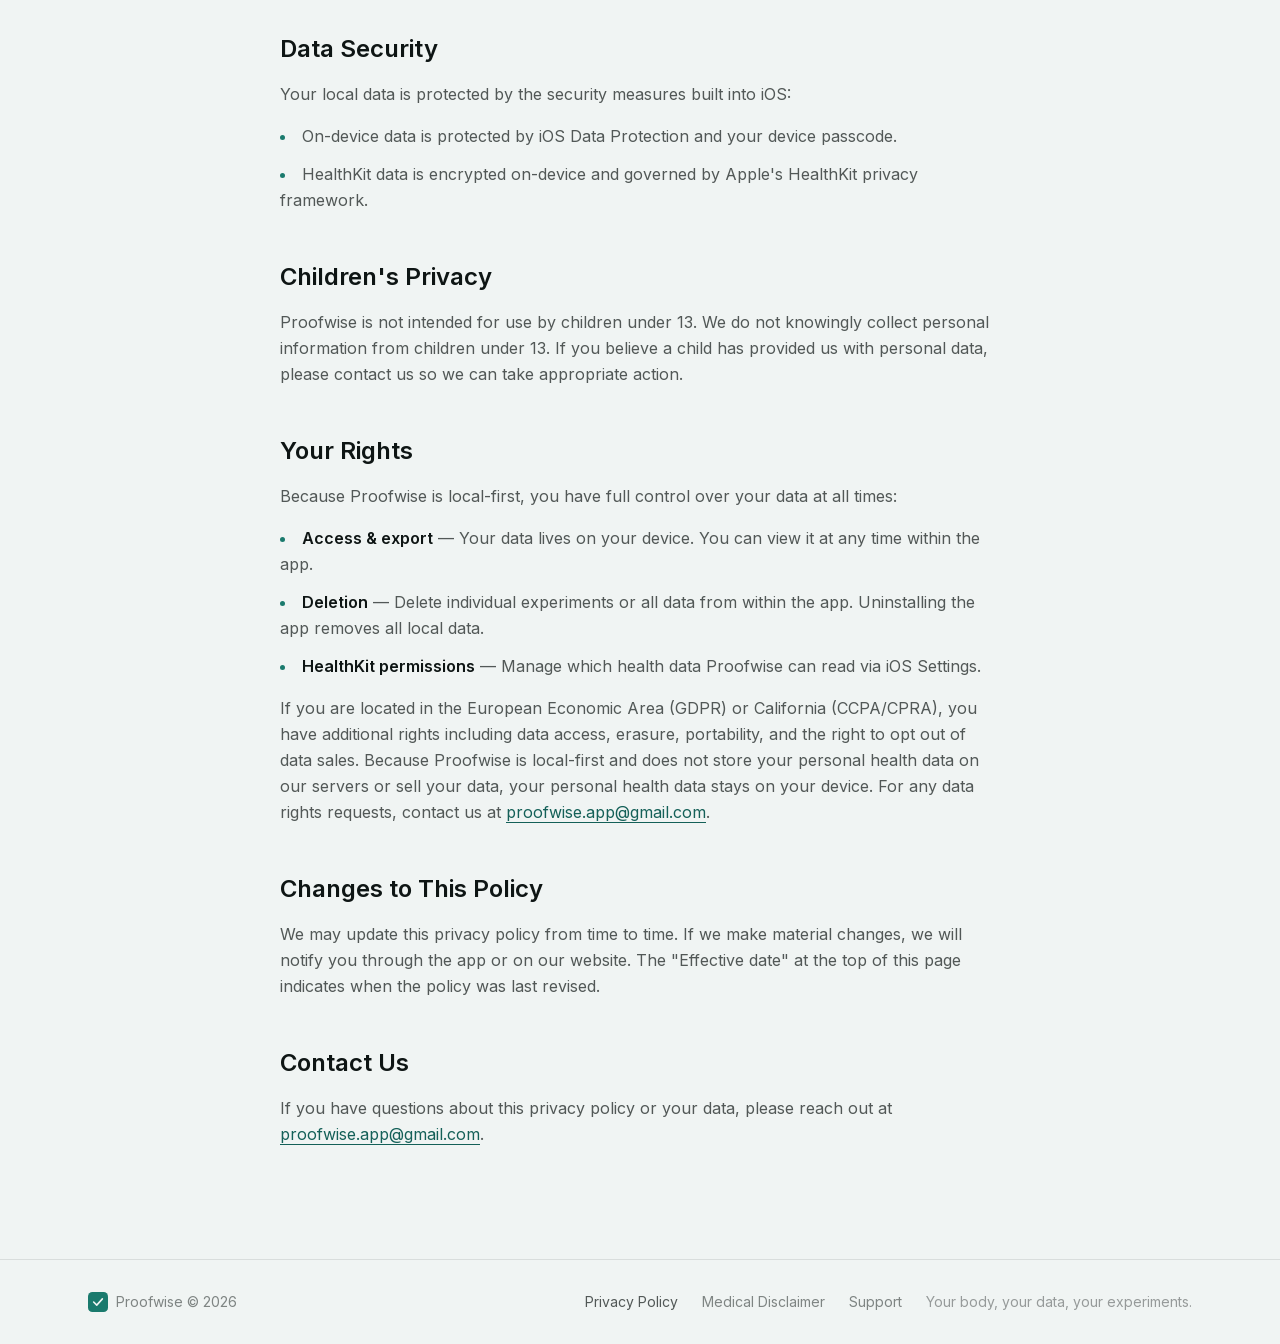
==== commit cc976257: "Update: fix stale refs (proofwise-app.github.io canonical, neutral contact, drop dead socials)" ====
--- a/privacy/index.html
+++ b/privacy/index.html
@@ -27,7 +27,7 @@
         font-display: swap;
         src: url("/fonts/jetbrains-mono-400.woff2") format("woff2");
       }
-    </style><link rel="canonical" href="https://proofwise-app.github.io/privacy/"><link rel="icon" type="image/svg+xml" href="/favicon.svg"><link rel="icon" type="image/png" sizes="32x32" href="/favicon-32.png"><link rel="apple-touch-icon" sizes="180x180" href="/apple-touch-icon.png"><title>Privacy Policy - Proofwise</title><!-- JSON-LD Structured Data --><script type="application/ld+json">{"@context":"https://schema.org","@type":"SoftwareApplication","name":"Proofwise","description":"Proofwise privacy policy. Learn how we handle your health data, HealthKit integration, analytics, diagnostics, barcode lookup, and local-first storage.","url":"https://testify.ing","applicationCategory":"HealthApplication","operatingSystem":"iOS","offers":{"@type":"Offer","price":"0","priceCurrency":"USD","availability":"https://schema.org/PreOrder"},"image":"https://proofwise-app.github.io/og-image.png"}</script><link rel="stylesheet" href="/_astro/index.XkuJxlI-.css"></head> <body class="bg-paper text-ink antialiased selection:bg-brand-600/20 selection:text-ink">   <nav class="fixed top-0 z-50 w-full border-b border-ink/10 bg-paper/90 backdrop-blur-xl"> <div class="mx-auto flex max-w-6xl items-center justify-between px-6 py-4"> <a href="/" class="flex items-center gap-2 text-xl font-semibold tracking-tight font-display"> <svg class="h-7 w-7" viewBox="0 0 64 64" fill="none" xmlns="http://www.w3.org/2000/svg"> <rect width="64" height="64" rx="14" fill="#1A7A6D"></rect> <path d="M18 32 L28 42 L46 22" stroke="#F0F4F3" stroke-width="5" stroke-linecap="round" stroke-linejoin="round"></path> </svg>
+    </style><link rel="canonical" href="https://proofwise-app.github.io/privacy/"><link rel="icon" type="image/svg+xml" href="/favicon.svg"><link rel="icon" type="image/png" sizes="32x32" href="/favicon-32.png"><link rel="apple-touch-icon" sizes="180x180" href="/apple-touch-icon.png"><title>Privacy Policy - Proofwise</title><!-- JSON-LD Structured Data --><script type="application/ld+json">{"@context":"https://schema.org","@type":"SoftwareApplication","name":"Proofwise","description":"Proofwise privacy policy. Learn how we handle your health data, HealthKit integration, analytics, diagnostics, barcode lookup, and local-first storage.","url":"https://proofwise-app.github.io","applicationCategory":"HealthApplication","operatingSystem":"iOS","offers":{"@type":"Offer","price":"0","priceCurrency":"USD","availability":"https://schema.org/PreOrder"},"image":"https://proofwise-app.github.io/og-image.png"}</script><link rel="stylesheet" href="/_astro/index.XkuJxlI-.css"></head> <body class="bg-paper text-ink antialiased selection:bg-brand-600/20 selection:text-ink">   <nav class="fixed top-0 z-50 w-full border-b border-ink/10 bg-paper/90 backdrop-blur-xl"> <div class="mx-auto flex max-w-6xl items-center justify-between px-6 py-4"> <a href="/" class="flex items-center gap-2 text-xl font-semibold tracking-tight font-display"> <svg class="h-7 w-7" viewBox="0 0 64 64" fill="none" xmlns="http://www.w3.org/2000/svg"> <rect width="64" height="64" rx="14" fill="#1A7A6D"></rect> <path d="M18 32 L28 42 L46 22" stroke="#F0F4F3" stroke-width="5" stroke-linecap="round" stroke-linejoin="round"></path> </svg>
 Proofwise
 </a> <div class="flex items-center gap-4"> <a href="/support/" class="text-sm font-medium text-ink/60 transition hover:text-ink">Support</a> <a href="/#waitlist" class="rounded-full bg-brand-600 px-5 py-2 text-sm font-semibold text-paper transition hover:bg-brand-700">
 Join Waitlist
@@ -146,7 +146,7 @@
             your personal health data on our servers or sell your data, your personal health
             data stays on your device. For any
             data rights requests, contact us at
-<a href="mailto:privacy@testify.ing" class="text-brand-700 underline underline-offset-4 hover:text-brand-800 transition">privacy@testify.ing</a>.
+<a href="mailto:proofwise.app@gmail.com" class="text-brand-700 underline underline-offset-4 hover:text-brand-800 transition">proofwise.app@gmail.com</a>.
 </p> </div> <!-- Changes to This Policy --> <div> <h2 class="text-2xl font-semibold text-ink">Changes to This Policy</h2> <p class="mt-4">
 We may update this privacy policy from time to time. If we make material changes,
             we will notify you through the app or on our website. The "Effective date" at the
@@ -154,7 +154,7 @@
 </p> </div> <!-- Contact --> <div> <h2 class="text-2xl font-semibold text-ink">Contact Us</h2> <p class="mt-4">
 If you have questions about this privacy policy or your data, please reach out
             at
-<a href="mailto:privacy@testify.ing" class="text-brand-700 underline underline-offset-4 hover:text-brand-800 transition">privacy@testify.ing</a>.
+<a href="mailto:proofwise.app@gmail.com" class="text-brand-700 underline underline-offset-4 hover:text-brand-800 transition">proofwise.app@gmail.com</a>.
 </p> </div> </div> </div> </section>  <footer class="border-t border-ink/10 py-8"> <div class="mx-auto max-w-6xl px-6 flex flex-col items-center justify-between gap-4 sm:flex-row"> <div class="flex items-center gap-2 text-sm text-ink/50"> <svg class="h-5 w-5" viewBox="0 0 64 64" fill="none" xmlns="http://www.w3.org/2000/svg"> <rect width="64" height="64" rx="14" fill="#1A7A6D"></rect> <path d="M18 32 L28 42 L46 22" stroke="#F0F4F3" stroke-width="5" stroke-linecap="round" stroke-linejoin="round"></path> </svg>
 Proofwise &copy; 2026
 </div> <div class="flex items-center gap-6"> <span class="text-sm text-ink/70">Privacy Policy</span> <a href="#medical-disclaimer" class="text-sm text-ink/50 hover:text-ink transition">Medical Disclaimer</a> <a href="/support/" class="text-sm text-ink/50 hover:text-ink transition">Support</a> <span class="text-sm text-ink/40">Your body, your data, your experiments.</span> </div> </div> </footer>  </body></html>
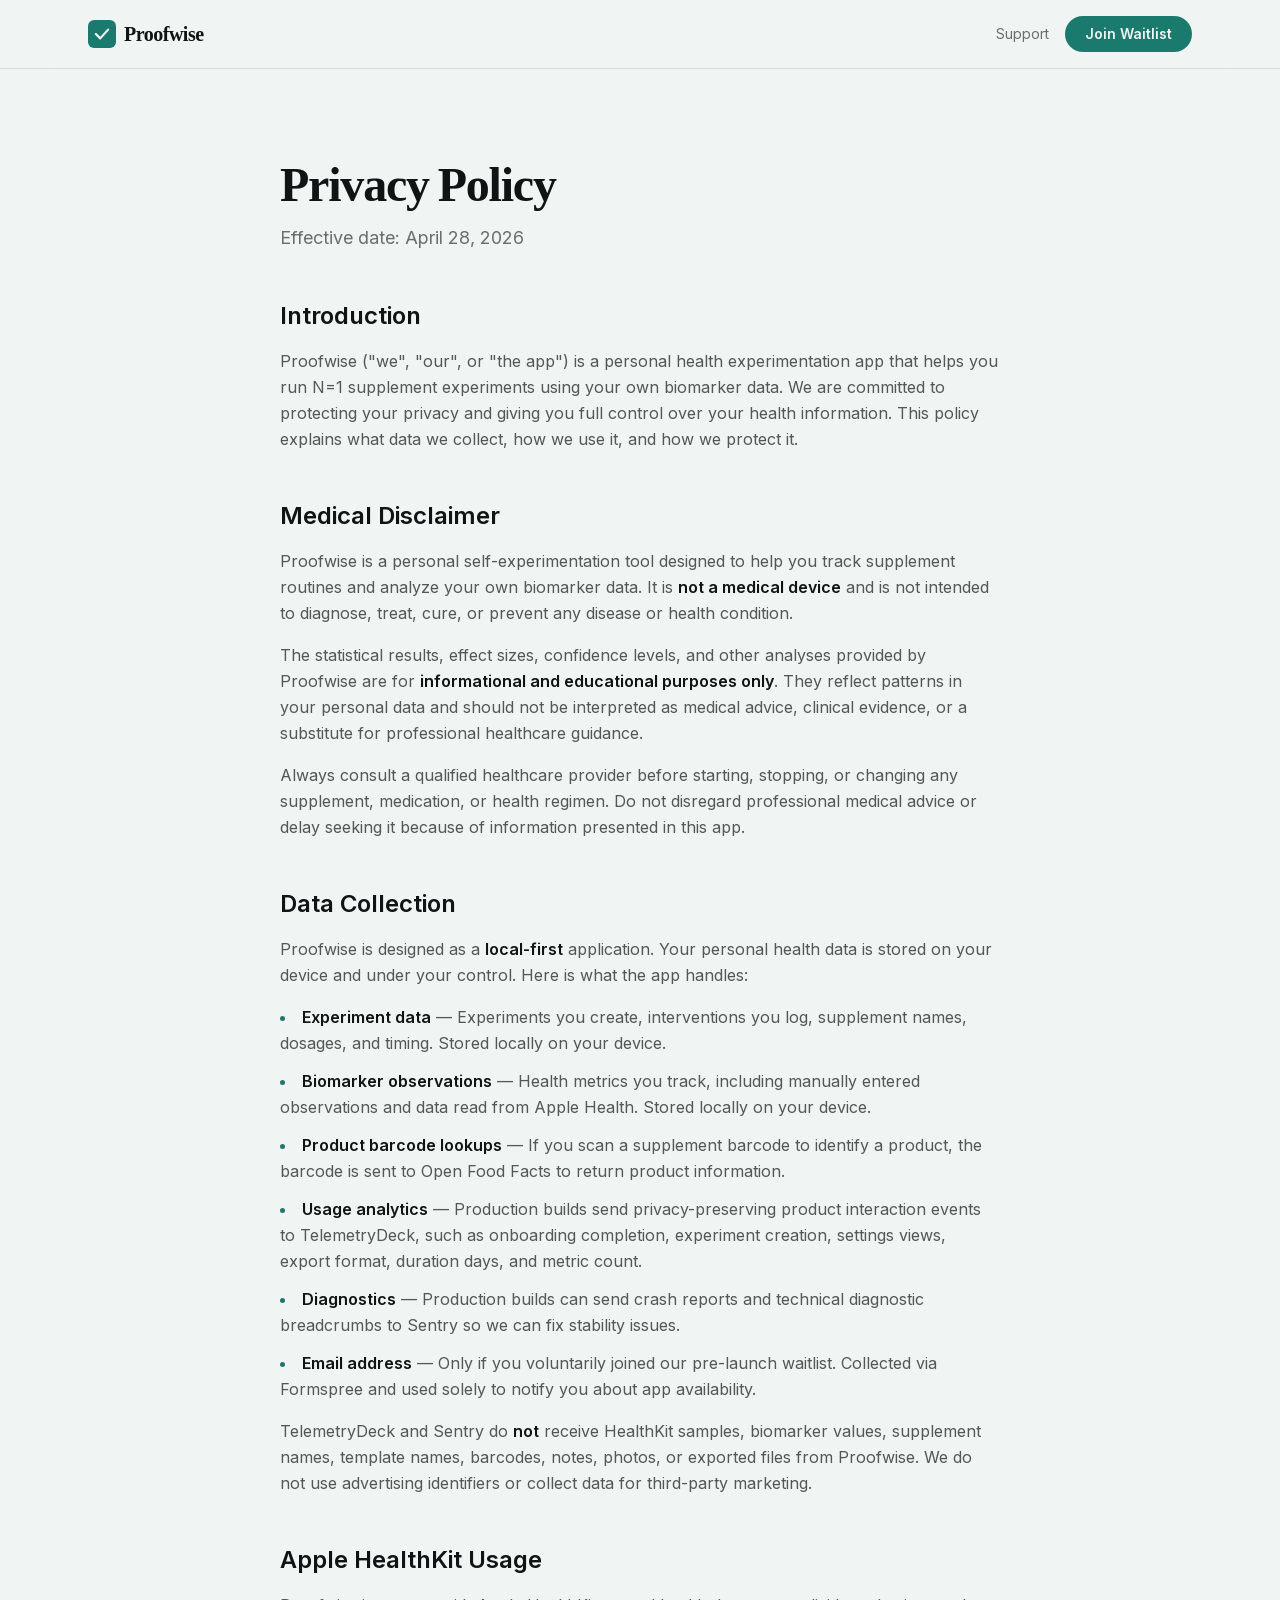
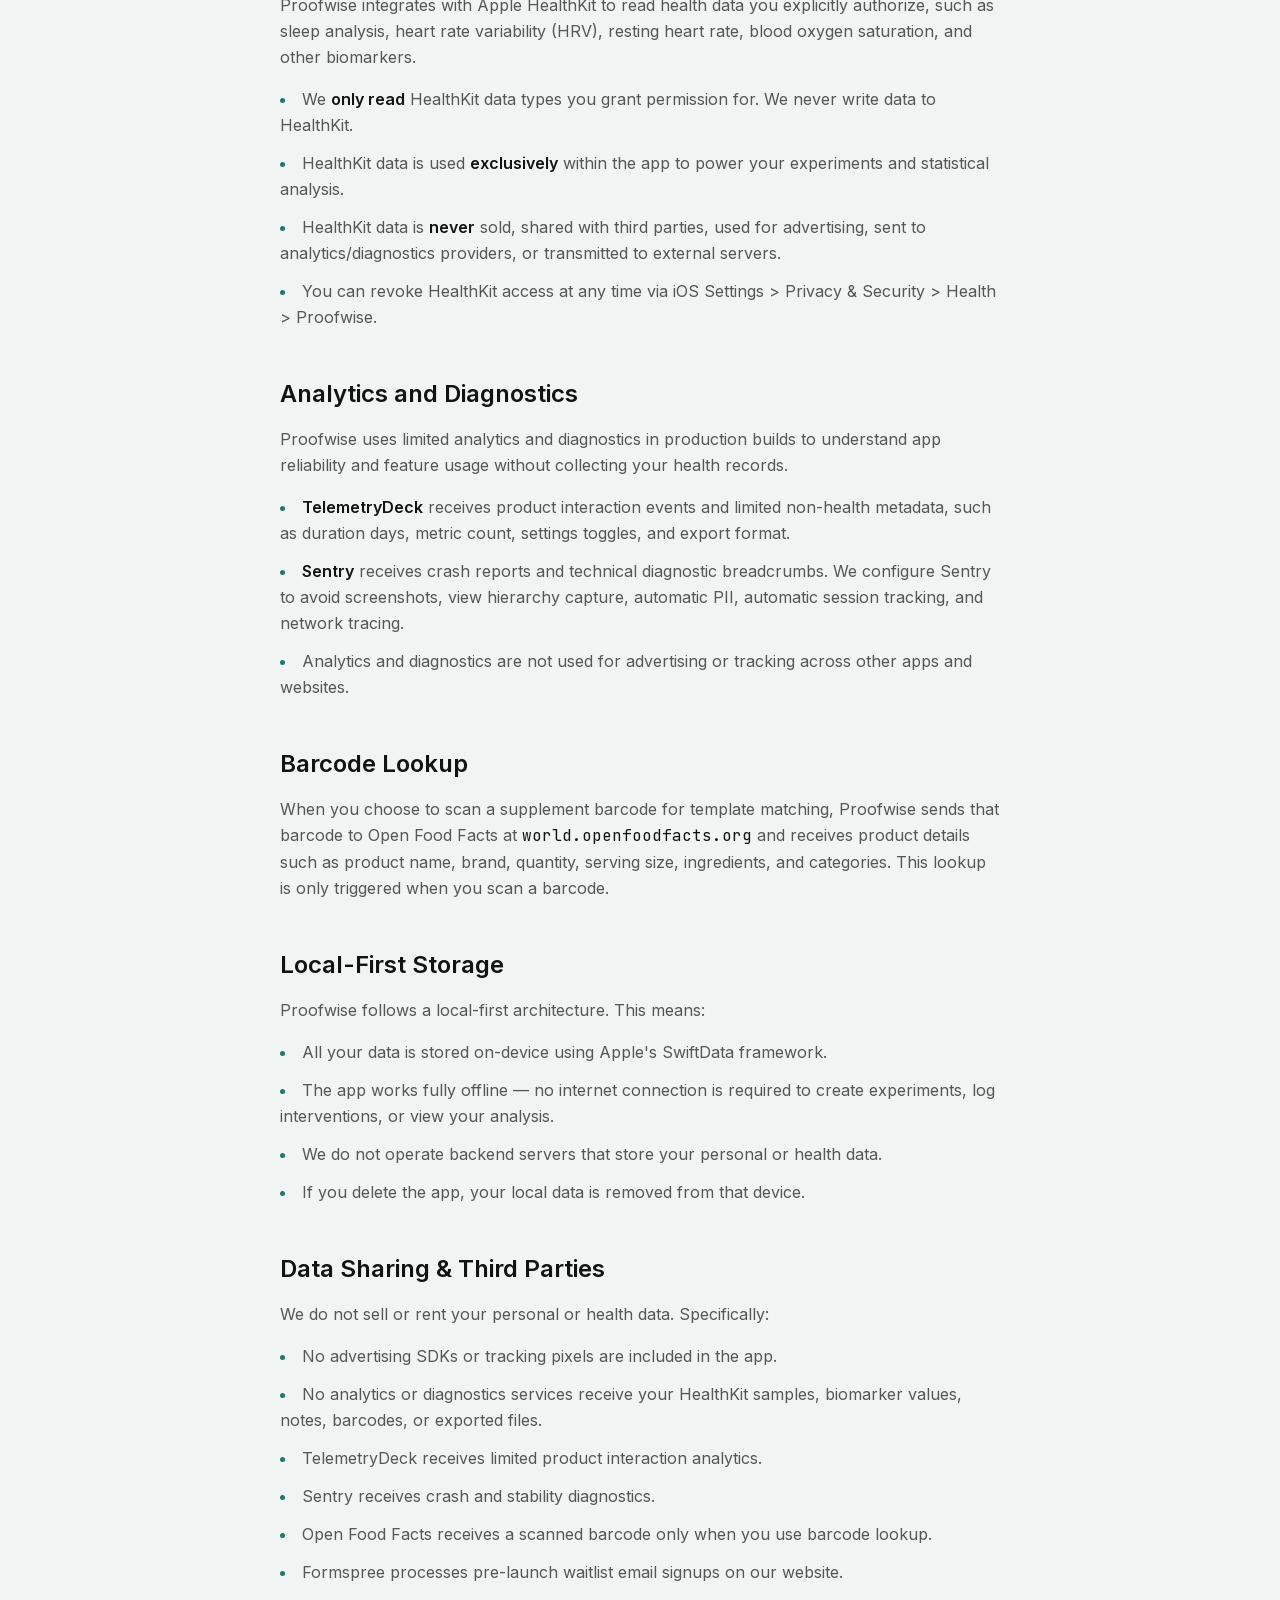
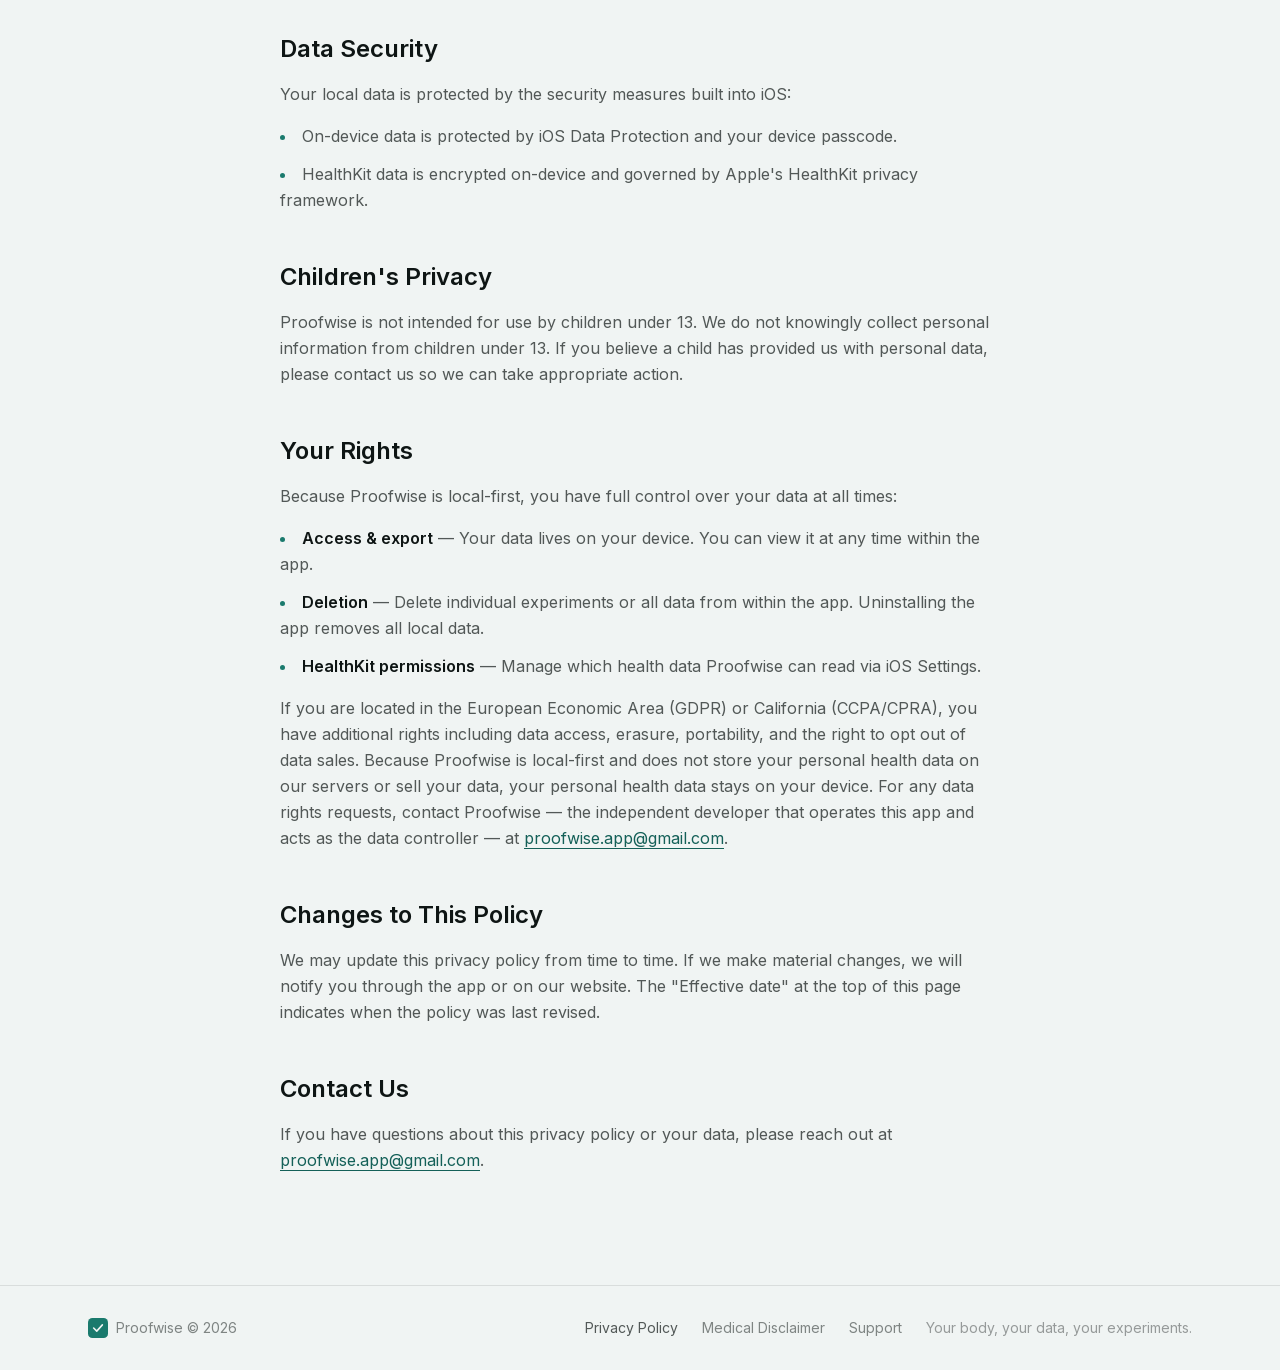
==== commit 13a64244: "Update: name data controller in privacy policy" ====
--- a/privacy/index.html
+++ b/privacy/index.html
@@ -145,7 +145,7 @@
             to opt out of data sales. Because Proofwise is local-first and does not store
             your personal health data on our servers or sell your data, your personal health
             data stays on your device. For any
-            data rights requests, contact us at
+            data rights requests, contact Proofwise — the independent developer that operates this app and acts as the data controller — at
 <a href="mailto:proofwise.app@gmail.com" class="text-brand-700 underline underline-offset-4 hover:text-brand-800 transition">proofwise.app@gmail.com</a>.
 </p> </div> <!-- Changes to This Policy --> <div> <h2 class="text-2xl font-semibold text-ink">Changes to This Policy</h2> <p class="mt-4">
 We may update this privacy policy from time to time. If we make material changes,
